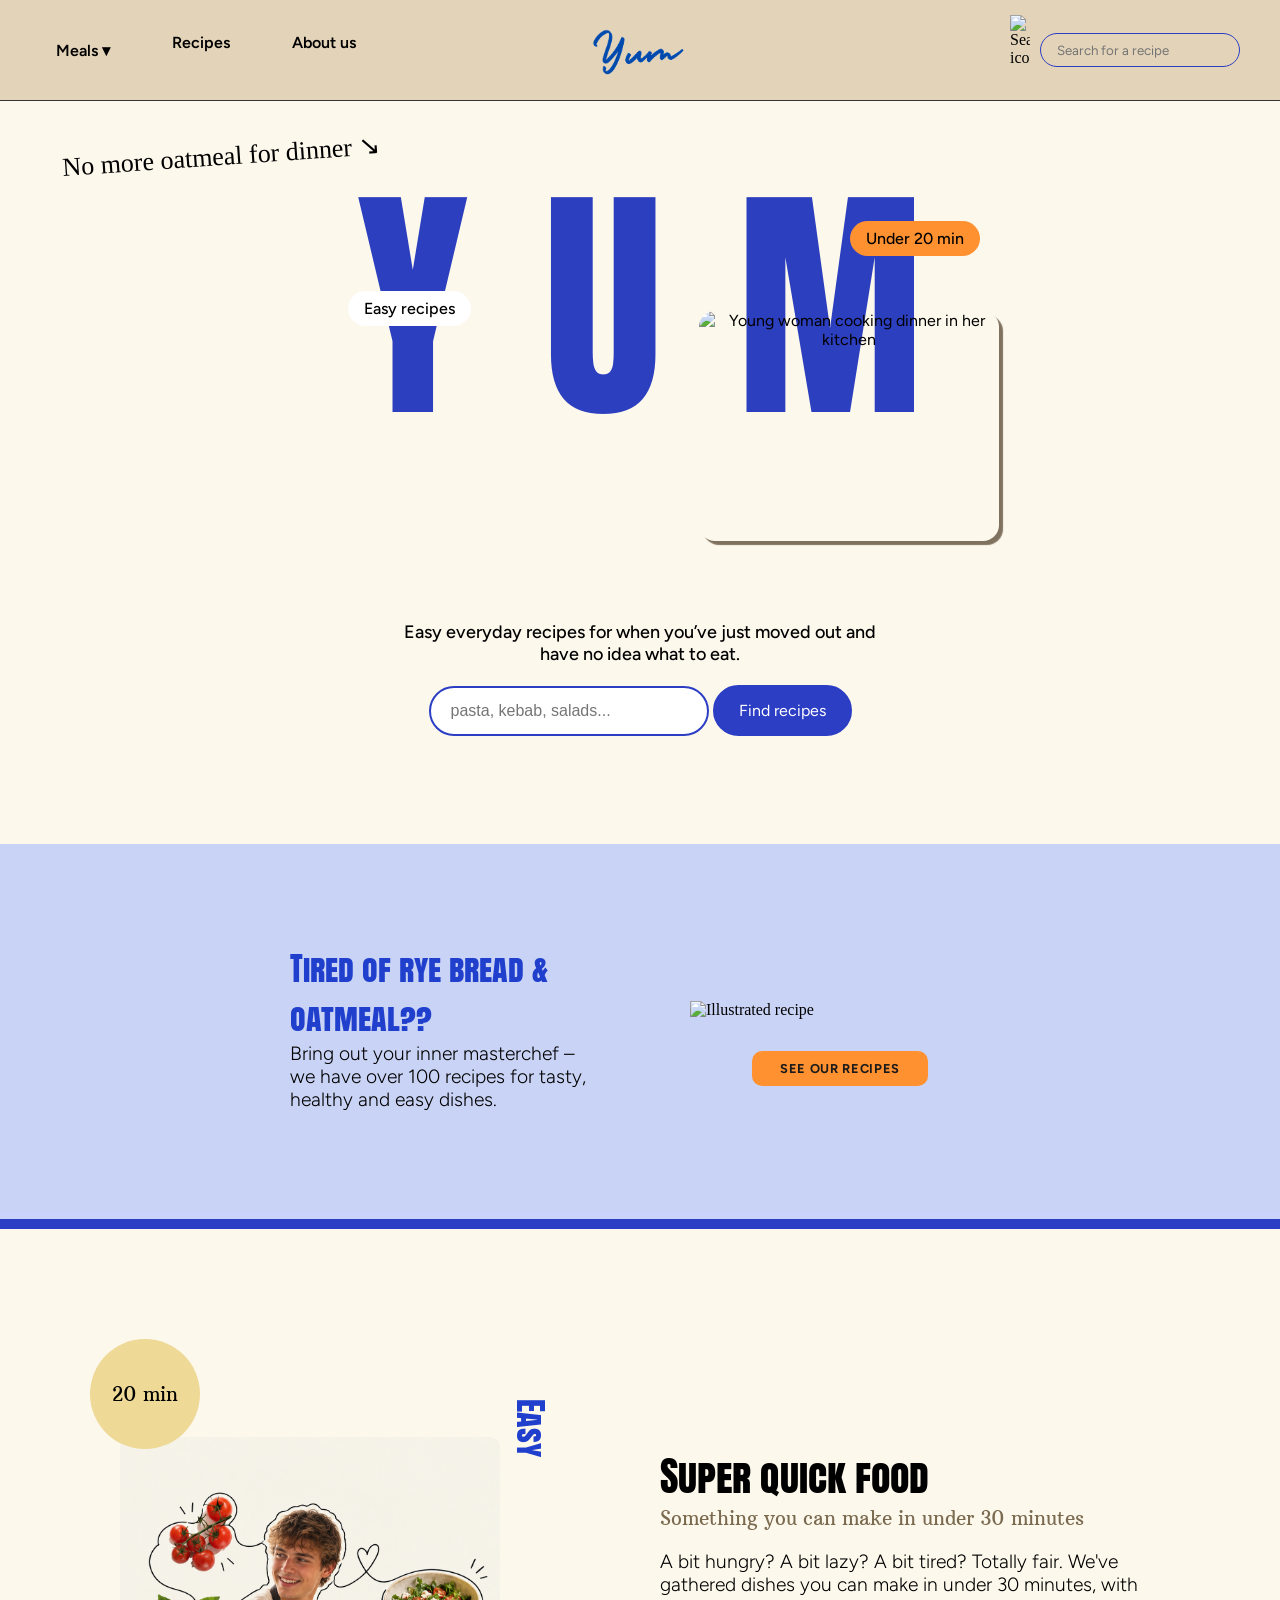
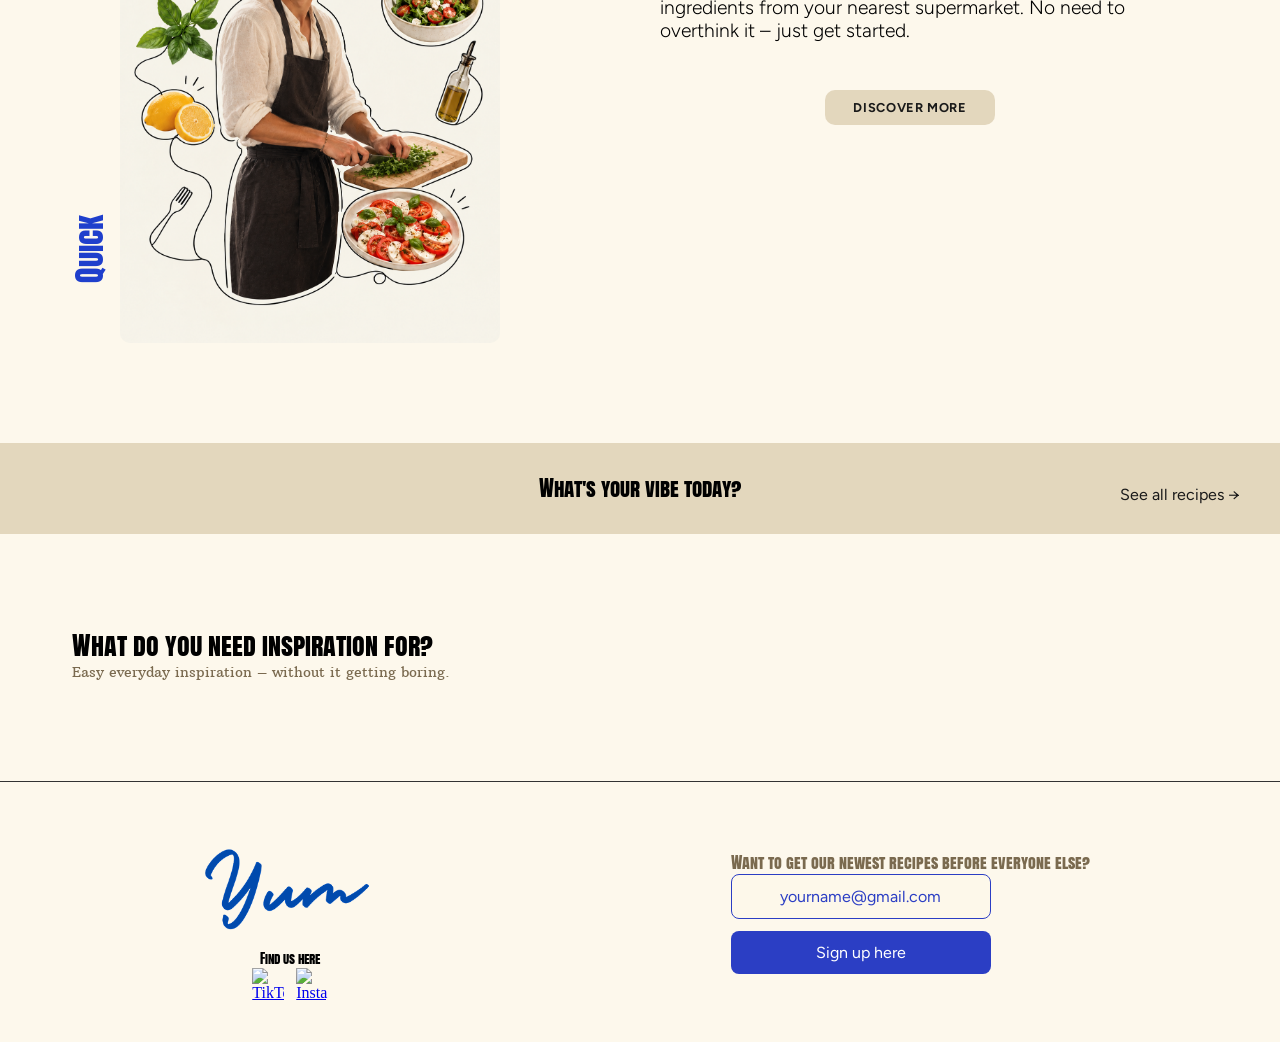
==== index.html @ 4fd31bec "Update z-index for menu and adjust transition properties; change link to listview in hero note" ====
<!DOCTYPE html>
<html lang="en">

<head>
    <meta charset="UTF-8" />
    <meta name="viewport" content="width=device-width, initial-scale=1.0" />
    <title>Home</title>

    <link rel="preconnect" href="https://fonts.googleapis.com" />
    <link rel="preconnect" href="https://fonts.gstatic.com" crossorigin />
    <link
        href="https://fonts.googleapis.com/css2?family=Anton+SC&family=Arbutus+Slab&family=Figtree:wght@300..900&display=swap"
        rel="stylesheet" />

    <link rel="stylesheet" href="css/generel.css">
    <link rel="stylesheet" href="css/index.css">

    <script src="javascript/index.js" defer></script>
    <script src="javascript/header.js" defer></script>
    <script src="javascript/burger.js" defer></script>

</head>

<body>

    <header>
        <nav>
            <ul class="menu">
                <li>
                    <details>
                        <summary>Meals</summary>
                        <!-- <summary>Måltider</summary> -->
                        <ul class="undermenu" id="mealMenu">
                            <!-- <li><a href="/listview?mealType=breakfast">Morgenmad</a></li>
                            <li><a href="/listview?mealType=lunch">Frokost</a></li>
                            <li><a href="/listview?mealType=dinner">Aftensmad</a></li>
                            <li><a href="/listview?mealType=dessert">Dessert</a></li> -->
                        </ul>
                    </details>
                </li>
                <li><a href="listview.html">Recipes</a></li>
                <li><a href="omos.html">About us</a></li>
                <!-- <li><a href="listview.html">Opskrifter</a></li>
                <li><a href="omos.html">Om os</a></li> -->
            </ul>

            <a href="/">
                <img src="img/logo/logo.svg" alt="Blue Yum logo" />
                <!-- <img src="img/logo/logo.svg" alt="blåt yum Logo" /> -->
            </a>

            <!-- Search field -->
            <form class="search" role="search">
                <img src="img/iconer/search-icon (1).svg" alt="Search icon" class="search-ikon" />
                <input type="search" placeholder="Search for a recipe" aria-label="Search for a recipe" />
                <!-- <img src="img/iconer/search-icon (1).svg" alt="søge icon" class="search-ikon" />
                <input type="search" placeholder="Søg efter opskrift" aria-label="Søg efter opskrift" /> -->
            </form>

            <button class="burger">
                <span class="line"></span>
                <span class="line"></span>
                <span class="line"></span>
            </button>
        </nav>
    </header>

    <main>


        <section class="hero">

            <span class="markat markat-venstre">Under 20 min</span>
            <span class="markat markat-hoejre">Easy recipes</span>

            <p class="hero-note">
                <a href="listview.html">No more oatmeal for dinner ↘</a>
            </p>

            <h1>YUM</h1>

            <img class="hero-billede" src="img/herobillede.jpg" alt="Young woman cooking dinner in her kitchen">

            <p class="hero-tekst">
                Easy everyday recipes for when you’ve just moved out and have no idea what to eat.
            </p>

            <form action="recipe.html">
                <input type="text" placeholder="pasta, kebab, salads...">
                <button type="submit">Find recipes</button>
            </form>
        </section>
        <section class="box1">
            <div class="box1-tekst">
                <h2>Tired of rye bread & <br> oatmeal??</h2>
                <p>Bring out your inner masterchef – we have over 100 recipes for tasty, healthy and easy dishes.
                </p>
            </div>

            <div class="box1-billede">
                <img src="img/iconer/opskrifttegning.svg" alt="Illustrated recipe" class="box1-ikon"> <a
                    href="listview.html" class="btn-opdag box1-knap">See our recipes</a>
            </div>
        </section>




        <div class="streg"></div>
        <section class="box2-sektion">
            <div class="box2-tekst">
                <h2>Super quick food</h2>
                <p class="box2-undertitel">Something you can make in under 30 minutes</p>
                <p>A bit hungry? A bit lazy? A bit tired? Totally fair. We've gathered dishes you can make in under
                    30
                    minutes, with ingredients from your nearest supermarket. No need to overthink it – just get
                    started.</p>
                <a href="listview.html" class="btn-opdag box2-knap">Discover more</a>
            </div>

            <div class="box2">
                <img src="img/Ung kok med friske råvarer.png" alt="Girl cooking" class="box2-foto">
                <p class="box2-tid">20 min</p>
                <p class="box2-ord nemt">Easy</p>
                <p class="box2-ord hurtigt">Quick</p>
            </div>
        </section>

        <section class="vibe">
            <h2>What's your vibe today?</h2>

            <div class="vibe-tags">
                <!-- <a href="/listview" class="btn-tag">Asian</a>
        <a href="/listview" class="btn-tag">Italian</a>
        <a href="/listview" class="btn-tag">Vegetarian</a>
        <a href="/listview" class="btn-tag">Vegan</a>
        <a href="/listview?mealType=breakfast" class="btn-tag">Breakfast</a>
        <a href="/listview?mealType=lunch" class="btn-tag">Lunch</a>
        <a href="/listview?mealType=dinner" class="btn-tag">Dinner</a>
        <a href="/listview?mealType=dessert" class="btn-tag">Dessert</a> -->
            </div>

            <a href="listview.html" class="vibe-link">See all recipes →</a>
        </section>



        <section class="inspiration">
            <h2>What do you need inspiration for?</h2>
            <p class="inspiration-tekst">Easy everyday inspiration – without it getting boring.</p>

            <div class="kort-liste">
                <!-- <a href="/listview?mealType=breakfast" class="kort">
            <p class="badge">Easy</p>
            <img src="https://placehold.co/400x300" alt="Breakfast" class="kort-billede">
            <h3 class="kort-titel">Breakfast</h3>
        </a>

        <a href="/listview?mealType=lunch" class="kort">
            <img src="https://placehold.co/400x300" alt="Lunch" class="kort-billede">
            <h3 class="kort-titel">Lunch</h3>
        </a>

        <a href="/listview?mealType=dinner" class="kort">
            <p class="badge">Popular</p>
            <img src="https://placehold.co/400x300" alt="Dinner" class="kort-billede">
            <h3 class="kort-titel">Dinner</h3>
        </a>

        <a href="/listview?mealType=dessert" class="kort">
            <img src="https://placehold.co/400x300" alt="Dessert" class="kort-billede">
            <h3 class="kort-titel">Dessert</h3>
        </a>

        <a href="/listview?mealType=snack" class="kort">
            <img src="https://placehold.co/400x300" alt="Snacks" class="kort-billede">
            <h3 class="kort-titel">Snacks</h3>
        </a> -->
            </div>
        </section>
    </main>

    <footer>
        <div class="footer-venstre">
            <img src="img/logo/logo.svg" alt="Yum logo" class="footer-logo">
            <p class="footer-find">Find us here</p>
            <div class="footer-ikoner">
                <a href="#"><img src="img/iconer/tiktok.png" alt="TikTok"></a>
                <a href="#"><img src="img/iconer/instagram.png" alt="Instagram"></a>
            </div>
        </div>

        <div class="footer-hoejre">
            <h2>Want to get our newest recipes before everyone else?</h2>
            <input type="email" class="footer-button1" placeholder="yourname@gmail.com">
            <button class="footer-button2">Sign up here</button>
        </div>
    </footer>

</body>

</html>
---- css/generel.css ----
* {
  margin: 0;
  padding: 0;
  box-sizing: border-box;
}

img {
  display: block;
  max-width: 100%;
} /* ==========================================
   FARVER OG SKRIFTSTØRRELSER
========================================== */

/* MOBIL */
:root {
  /* FARVER */
  --header-color: #e3d3b8;
  --bagground-color: #fdf8ec;
  --footer-color: #f7f5ef;

  --h1-color: #000000;
  --h2-color-1: #1f3fcc;
  --h2-color-2: #000000;
  --h3-color: #67625b;
  --brødtekst-color: #000000;
  --banner-lysfarve: #e3d3b8;
  --lyseblå-streg: #d1daff;
  --gul-cirkel: #eed997;

  /* KNAP FARVEE */
  --knap-blaa: #2b3ec4;
  --knap-blaa-hover: #0f2585;
  --knap-beige: #e3d7bd;
  --knap-beige-hover: #d4c49f;
  --knap-creme: #fdf8ea;
  --knap-hvid: #ffffff;
  --knap-graa: #8a8a8a;
  --knap-tekst: #1a1a1a;

  /* SKRIFTSTØRRELSER */
  --h1-size: 2rem;
  --h2-size: 1.5rem;
  --h3-size: 1.2rem;
  --p-size: 1rem;
}

/* DESKTOP */
@media (min-width: 700px) {
  :root {
    --h1-size: 3.5rem;
    --h2-size: 2rem;
    --h3-size: 1.5rem;
    --p-size: 1.2rem;
  }
}

/* ==========================================
   MAIN
========================================== */
main {
  padding-inline: 2rem;
}

body {
  background-color: var(--bagground-color);
  margin: 0;
  padding: 0;
}

/* ==========================================
   FONTE
========================================== */
h1 {
  font-family: "Anton SC", sans-serif;
  font-weight: 400;
  font-size: var(--h1-size);
  color: var(--h1-color);
}

h2 {
  font-family: "Anton SC", sans-serif;
  font-weight: 200;
  font-size: var(--h2-size);
  color: var(--h2-color-1);
}

h2:nth-of-type(2) {
  color: var(--h2-color-2);
}

.speciel_h2 {
  font-family: "Anton SC", sans-serif;
  font-weight: 200;
  font-size: var(--h2-size);
  color: var(--h2-color-2);
}
h3 {
  font-family: "Arbutus Slab", serif;
  font-weight: 400;
  font-size: var(--h3-size);
  color: var(--h3-color);
}

p {
  font-family: "Figtree", sans-serif;
  font-weight: 200;
  font-size: var(--p-size);
}

/* ==========================================
   KNAPPER
========================================== */

/* Fælles for alle knapper */
button {
  font-family: inherit;
  cursor: pointer;
  transition:
    background-color 0.2s,
    color 0.2s,
    border-color 0.2s;
}

/* Tags: Asiatisk, Morgenmad, Vegansk osv. */
.btn-tag {
  background-color: var(--knap-hvid);
  color: var(--knap-tekst);
  border: 1px solid var(--knap-blaa);
  border-radius: 999px;
  padding: 4px 16px;
  font-family: "Figtree", sans-serif;
  font-weight: 700;
  font-size: 0.8rem;
}

.btn-tag:hover {
  background-color: #f87f14;
  color: var(--knap-hvid);
}

/* Det valgte tag, fx i filtrene på listview */
.btn-tag.active {
  background-color: var(--knap-blaa);
  color: var(--knap-hvid);
}

/* Opdag mere */
.btn-opdag {
  background-color: var(--knap-beige);
  color: var(--knap-tekst);
  border: none;
  border-radius: 10px;
  padding: 10px 28px;
  font-family: "Figtree", sans-serif;
  font-weight: 700;
  font-size: 0.8rem;
  text-transform: uppercase;
  letter-spacing: 0.05em;
  display: inline-block;
  text-decoration: none;
}

.btn-opdag:hover {
  background-color: var(--knap-beige-hover);
}

/* Filterknapperne */
.btn-filter {
  background-color: var(--knap-hvid);
  color: var(--knap-tekst);
  border: 1px solid var(--knap-graa);
  border-radius: 8px;
  padding: 6px 12px;
  font-family: "Arbutus Slab", serif;
  font-size: 0.9rem;
}

.btn-filter:hover {
  border-color: var(--knap-tekst);
}

/* Den valgte filterknap */
.btn-filter.active {
  background-color: var(--knap-blaa);
  color: var(--knap-hvid);
  border-color: var(--knap-blaa);
}

/* Email-felt */
.footer-button1 {
  display: block;
  width: 90%;
  margin: 0 auto 12px;
  padding: 12px;
  box-sizing: border-box;
  background-color: var(--knap-creme);
  color: var(--knap-blaa);
  border: 1px solid var(--knap-blaa);
  border-radius: 8px;
  font-family: "Figtree", sans-serif;
  font-size: 1rem;
  text-align: center;
}

.footer-button1::placeholder {
  color: var(--knap-blaa);
}

/* Tilmeld-knap */
.footer-button2 {
  display: block;
  width: 90%;
  margin: 0 auto;
  padding: 12px;
  box-sizing: border-box;
  background-color: var(--knap-blaa);
  color: var(--knap-hvid);
  border: none;
  border-radius: 8px;
  font-family: "Figtree", sans-serif;
  font-size: 1rem;
}

.footer-button2:hover {
  background-color: var(--knap-blaa-hover);
}

/* ==========================================
   HEADER OG NAV
========================================== */

header {
  position: relative;
  background-color: var(--header-color);
  padding: 10px 20px;
  border-bottom: 1px solid #333;
}

nav {
  display: flex;
  align-items: center;
  justify-content: space-between;
}

nav img {
  height: 50px;
}

@media (min-width: 800px) {
  header {
    padding: 15px 40px;
  }

  nav img {
    height: 70px;
  }

  /* Menu og søg fylder lige meget, så logoet står i midten */
  .menu,
  .search {
    flex: 1;
  }
}
/* ==========================================
   SØGEFELT
========================================== */

.search {
  display: flex;
  align-items: center;
  justify-content: flex-end;
  gap: 10px;
  margin: 0 10px;
}

.search-ikon {
  width: 20px;
}

.search input {
  width: 100%;
  box-sizing: border-box;
  border-radius: 20px;
  border: 1px solid var(--knap-blaa);
  background-color: transparent;
  padding: 8px 16px;
  font-family: "Figtree", sans-serif;
}

@media (min-width: 800px) {
  .search {
    margin: 0;
  }

  .search input {
    width: 200px;
  }
}
/* ==========================================
   MENU
========================================== */

/* MOBIL */
/* Menuen er skjult, indtil man klikker på burgeren */
.menu {
  display: none;
  list-style: none;
  padding: 0;
  margin: 0;
}

.menu li {
  margin-bottom: 15px;
}

.menu a,
.menu summary {
  font-family: "Figtree", sans-serif;
  font-size: 1.3rem;
  color: var(--brødtekst-color);
  text-decoration: none;
  cursor: pointer;
}

.menu a:hover,
.menu summary:hover {
  color: var(--h2-color-1);
}

/* DESKTOP */
@media (min-width: 800px) {
  /* Menuen vises på en række */
  .menu {
    display: flex;
    gap: 30px;
  }

  .menu li {
    margin-bottom: 0;
  }
  .menu a,
  .menu summary {
    font-size: 1rem;
    font-weight: 600;

    padding: 8px 16px;
    border-radius: 6px;
  }

  /* Beige baggrund ved hover og når Måltider er åben */
  .menu a:hover,
  .menu summary:hover,
  details[open] summary {
    background-color: var(--knap-beige);
  }
}

/* ==========================================
   MÅLTIDER (fold ud)
========================================== */

/* MOBIL */
/* Fjerner den sorte standard-pil */
.menu summary {
  list-style: none;
}

.menu summary::-webkit-details-marker {
  display: none;
}

/* Vores egen pil efter "Måltider" */
.menu summary::after {
  content: " ▾";
}

/* Pilen vender, når den er foldet ud */
details[open] summary::after {
  content: " ▴";
}

/* Listen med morgenmad, frokost osv. */
.undermenu {
  list-style: none;
  margin-top: 10px;
  padding-left: 15px;
  border-left: 2px solid var(--h2-color-1);
}

.undermenu li {
  margin-bottom: 8px;
}

.undermenu a {
  font-size: 1.1rem;
}

/* DESKTOP */
@media (min-width: 800px) {
  /* Så undermenuen placeres ud fra "Måltider" */
  .menu > li {
    position: relative;
  }

  /* Undermenuen som en lille boks der foldes ud ved måltider */
  .undermenu {
    position: absolute;
    top: 100%;
    left: 0;
    min-width: 160px;
    padding: 15px 20px;
    background-color: var(--header-color);
    border-left: none;
    border-radius: 10px;
    box-shadow: 0 6px 20px rgba(0, 0, 0, 0.12);
    z-index: 100;
  }

  /* Så undermenuens punkter ikke fader sammen */
  .undermenu li {
    margin-bottom: 8px;
  }
}

/* ==========================================
   BURGER
========================================== */

/* MOBIL */
.burger {
  width: 40px;
  background: none;
  border: none;
  padding: 0;
  cursor: pointer;
}

/* Knappen må ikke skifte farve ved hover */
.burger:hover {
  background: none;
}

/* De tre streger */
.line {
  display: block;
  height: 3px;
  margin: 6px 0;
  background-color: var(--brødtekst-color);
  transition:
    transform 0.2s,
    opacity 0.2s;
}

/* Når menuen er åben, bliver stregerne til et kryds */
.burger.active .line:nth-child(1) {
  transform: translateY(9px) rotate(45deg);
}

.burger.active .line:nth-child(2) {
  opacity: 0;
}

.burger.active .line:nth-child(3) {
  transform: translateY(-9px) rotate(-45deg);
}

/* Når man klikker på burgeren, vises menuen i højre side under headeren */
nav.active .menu {
  display: block;
  position: absolute;
  top: 100%;
  right: 0;
  width: 250px;
  background-color: var(--header-color);
  padding: 20px;
  box-sizing: border-box;
  border-radius: 0 0 0 10px;
  box-shadow: 0 10px 20px rgba(0, 0, 0, 0.12);
  z-index: 10;
}

/* DESKTOP */
@media (min-width: 800px) {
  /* Burgeren skjules */
  .burger {
    display: none;
  }
}

/* ==========================================
   FOOTER 
========================================== */

footer {
  border-top: 1px solid #333;
  padding: 40px 20px;
  text-align: center;
}

.footer-logo {
  width: 200px;
}

.footer-find {
  font-family: "Anton SC", sans-serif;
  font-size: 0.8rem;
}

.footer-ikoner {
  display: flex;
  justify-content: center;
  gap: 12px;
}

.footer-ikoner img {
  width: 32px;
}

.footer-hoejre {
  margin-top: 40px;
}

.footer-hoejre h2 {
  font-family: "Anton SC", sans-serif;
  font-size: 1rem;
  color: #7a6a4f;
}
@media (min-width: 600px) {
  footer {
    display: flex;
    justify-content: space-around;
    align-items: center;
  }

  .footer-hoejre {
    margin-top: 0;
    text-align: left;
  }

  .footer-button1,
  .footer-button2 {
    width: 260px;
    margin-left: 0;
  }
}
---- css/index.css ----
.hero {
  position: relative;
  background-color: #fdf8ec;
  text-align: center;
  padding: 40px 20px 70px;
  font-family: "Figtree", sans-serif;
}

.hero h1 {
  font-size: 130px;
  font-weight: 400;
  color: #2b3fbf;
  margin: 0;
  letter-spacing: 0.3em;
  padding-left: 0.3em;
  line-height: 1;
}

.hero-billede {
  display: block;
  width: 220px;
  height: 165px;
  object-fit: cover;
  margin: -10px auto 0;
  position: relative;
  border-radius: 16px;
  transform: rotate(-5deg);
  box-shadow: 4px 4px 1px #7f725f;
}

.hero-tekst {
  max-width: 480px;
  margin: 45px auto 30px;
  font-size: 16px;
  font-weight: 500;
}

.hero-note {
  font-family: "Caveat", cursive;
  font-size: 22px;
  color: #000;
  margin: 0 0 10px;
  transform: rotate(-4deg);
}

.hero-note a {
  color: #000;
  text-decoration: none;
}

.hero-note a:hover {
  text-decoration: underline;
}

.markat {
  position: absolute;
  width: fit-content;
  white-space: nowrap;
  padding: 6px 12px;
  border-radius: 30px;
  font-size: 13px;
  font-weight: 500;
}

.markat-venstre {
  top: 250px;
  right: 5px;
  color: #000;
  background-color: #ff9131;
  transform: rotate(10deg);
}

.markat-hoejre {
  display: none;
  background-color: white;
  transform: rotate(-8deg);
}

.hero input {
  width: 100%;
  box-sizing: border-box;
  margin-bottom: 14px;
  padding: 14px 20px;
  border: 2px solid var(--knap-blaa);
  border-radius: 30px;
  font-size: 16px;
}

.hero button {
  width: 100%;
  padding: 14px 24px;
  border: 2px solid var(--knap-blaa);
  border-radius: 30px;
  background-color: var(--knap-blaa);
  color: white;
  font-size: 16px;
  cursor: pointer;
}

@media (min-width: 800px) {
  .hero {
    padding: 80px 20px 60px;
  }

  .hero h1 {
    font-size: 250px;
  }

  .hero-billede {
    width: 300px;
    height: 230px;
    margin-top: -120px;
    margin-left: 55%;
    transform: none;
    margin-bottom: 5rem;
  }

  .hero-tekst {
    font-size: 18px;
    margin: 30px auto 20px;
  }

  .hero-note {
    position: absolute;
    top: 40px;
    left: 30px;
    font-size: 26px;
    margin: 0;
  }

  .markat {
    padding: 8px 16px;
    font-size: 16px;
  }

  .markat-venstre {
    top: 120px;
    right: 22%;
    transform: none;
  }

  .markat-hoejre {
    display: block;
    top: 190px;
    left: 26%;
    transform: none;
  }
  .hero input {
    width: 280px;
    margin-bottom: 0;
  }

  .hero button {
    width: auto;
  }
}

.box1 {
  background-color: #c9d3f5;
  margin-inline: -2rem;
  padding: 40px 2rem;
}

.box1 h2 {
  margin-top: 0;
}

.box1-ikon {
  display: block;
  width: 200px;
  margin-top: 20px;
  margin-bottom: 40px;
  margin-inline: auto;
}

.streg {
  border: none;
  border-top: 8px solid #cad3fc;
  border-bottom: 10px solid var(--knap-blaa);
  margin-block: 60px;
  margin-inline: -2rem;
  margin-top: 0;
}

.box1-knap {
  display: block;
  width: fit-content;
  margin-left: auto;
  margin-right: auto;
  background-color: #ff9131;
}

.box1-knap:hover {
  background-color: #f87f14;
}

@media (min-width: 800px) {
  /* Tekst og billede ved siden af hinanden */
  .box1 {
    display: flex;
    align-items: center;
    justify-content: center;
    gap: 100px;
    padding: 100px 100px;
    margin-top: 3rem;
  }

  .box1 h2 {
    margin-top: 0;
  }

  .box1-tekst p {
    max-width: 300px;
  }

  .box1-ikon {
    width: 300px;
    margin: 0;
    margin-block: 2rem;
  }
}
/* Boksen alt bliver placeret ud fra */
.box2 {
  position: relative;
  width: 220px;
  margin: 80px auto;
}

/* Billedet */
.box2-foto {
  margin-top: 3rem;
  display: block;
  width: 100%;
  border-radius: 10px;
}

.box2-knap {
  display: block;
  width: fit-content;
  margin-left: auto;
  margin-right: auto;
  margin-top: 3rem;
  margin-bottom: 10rem;
}

/* Den gule cirkel */
.box2-tid {
  position: absolute;
  top: -50px;
  left: -30px;
  width: 110px;
  height: 110px;
  border-radius: 50%;
  background-color: var(--gul-cirkel);
  display: flex;
  align-items: center;
  justify-content: center;
  margin: 0;
  font-family: "Arbutus Slab", serif;
  font-size: 1.2rem;
}

.box2-tekst h2 {
  color: #000;
}

.box2-undertitel {
  font-family: "Arbutus Slab", serif;
  color: #7a6a4f;
  margin-top: 0;
  margin-bottom: 20px;
}

.box2-ord {
  position: absolute;
  margin: 0;
  font-family: "Anton SC", sans-serif;
  font-size: 2rem;
  color: var(--h2-color-1);
  writing-mode: vertical-rl;
}

.nemt {
  top: 10px;
  right: -55px;
}

.hurtigt {
  bottom: 60px;
  left: -55px;
  transform: rotate(180deg);
}

@media (min-width: 800px) {
  .box2-sektion {
    display: flex;
    flex-direction: row-reverse;
    align-items: center;
    justify-content: center;
    gap: 160px;
    padding: 100px 40px;
  }

  .box2-tekst {
    max-width: 500px;
  }

  .box2-tekst h2 {
    font-size: 2.5rem;
  }

  .box2-tekst p {
    font-size: 1.2rem;
  }

  .box2 {
    margin: 0;
    width: 380px;
  }
}

.vibe {
  background-color: var(--knap-beige);
  padding: 30px 20px;
  text-align: center;
  margin-left: -2rem;
  margin-right: -2rem;
  margin-bottom: 2rem;
}

.vibe h2 {
  font-family: "Anton SC", sans-serif;
  font-size: 1.3rem;
  margin-top: 0;
  color: var(--h2-color-2);
}

/* Tags ved siden af hinanden, og de hopper ned på en ny linje, når der ikke er plads */
.vibe-tags {
  display: flex;
  flex-wrap: wrap;
  justify-content: center;
  gap: 8px;
  max-width: 420px;
  margin: 0 auto;
}

.vibe-tags a {
  text-decoration: none;
}

.vibe-link {
  display: inline-block;
  margin-top: 20px;
  font-family: "Figtree", sans-serif;
  color: var(--knap-tekst);
  text-decoration: none;
}

.vibe-link:hover {
  text-decoration: underline;
}

.inspiration {
  padding: 40px 20px;
}

.inspiration h2 {
  font-family: "Anton SC", sans-serif;
  font-size: 1.6rem;
  margin: 0;
  color: var(--h2-color-2);
}

.inspiration-tekst {
  font-family: "Arbutus Slab", serif;
  font-size: 0.85rem;
  color: #7a6a4f;
  margin-bottom: 40px;
}

/* På mobil står kortene under hinanden */
.kort-liste {
  display: flex;
  flex-direction: column;
  gap: 40px;
}

/* Hvert kort er et link */
.kort {
  position: relative;
  color: var(--knap-tekst);
  text-decoration: none;
}

.kort-billede {
  display: block;
  width: 100%;
  height: auto;
  object-fit: cover;
  border-radius: 8px;
  margin-top: 3rem;
}

/* Titlen med streg under */
.kort-titel {
  font-family: "Anton SC", sans-serif;
  font-size: 0.9rem;
  margin: 20px 0 0;
  padding-bottom: 5px;
  border-bottom: 2px solid var(--knap-tekst);
}

/* Den gule cirkel (Nem, Populær) */
.badge {
  position: absolute;
  top: -10px;
  left: -10px;
  width: 80px;
  height: 80px;
  border-radius: 50%;
  background-color: #e3d79f;
  display: flex;
  align-items: center;
  justify-content: center;
  margin: 0;
  font-family: "Arbutus Slab", serif;
}

@media (min-width: 800px) {
  /* "Se alle opskrifter" ude i højre side */
  .vibe {
    position: relative;
  }

  .vibe-link {
    position: absolute;
    right: 40px;
    bottom: 30px;
    margin: 0;
  }

  .inspiration {
    padding: 60px 40px;
  }

  /* Kortene ved siden af hinanden */
  .kort-liste {
    flex-direction: row;
    flex-wrap: wrap;
  }

  .kort {
    flex: 1 1 28%;
  }

  .kort-billede {
    height: 400px;
  }
}
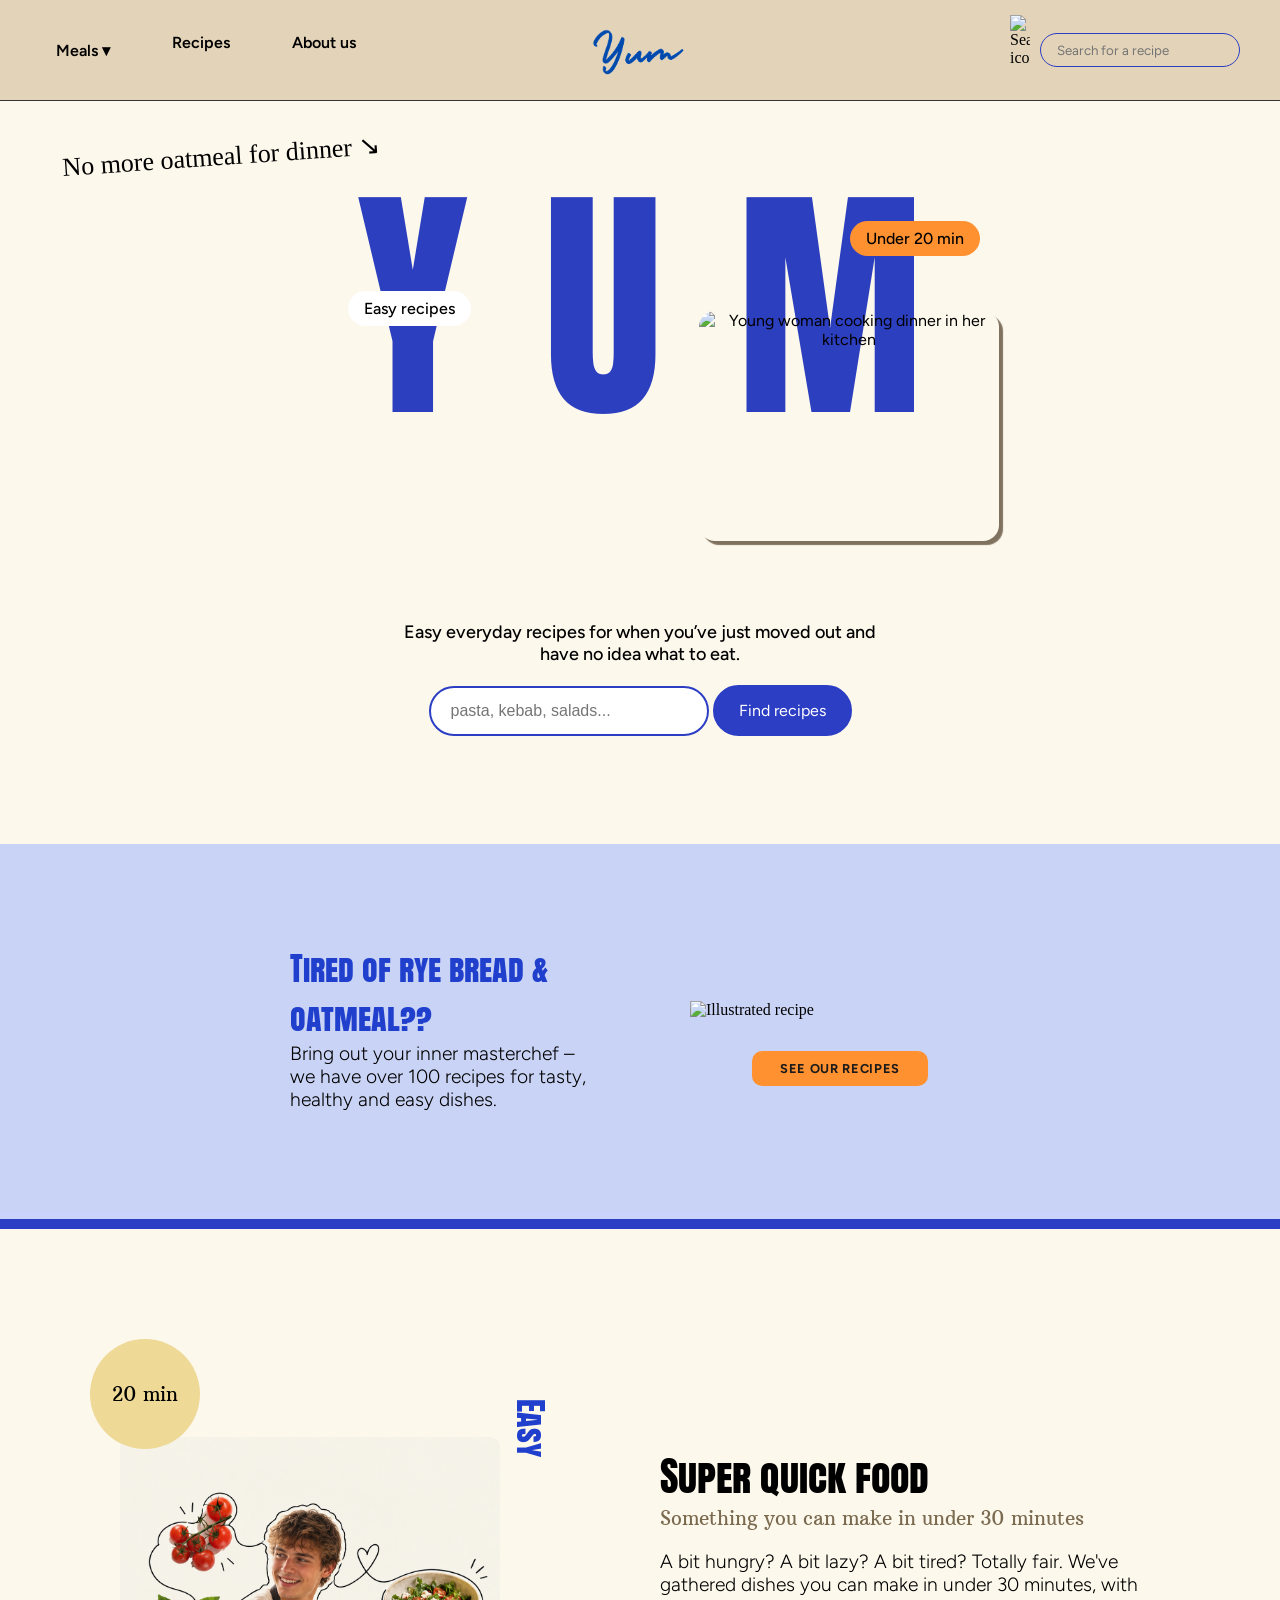
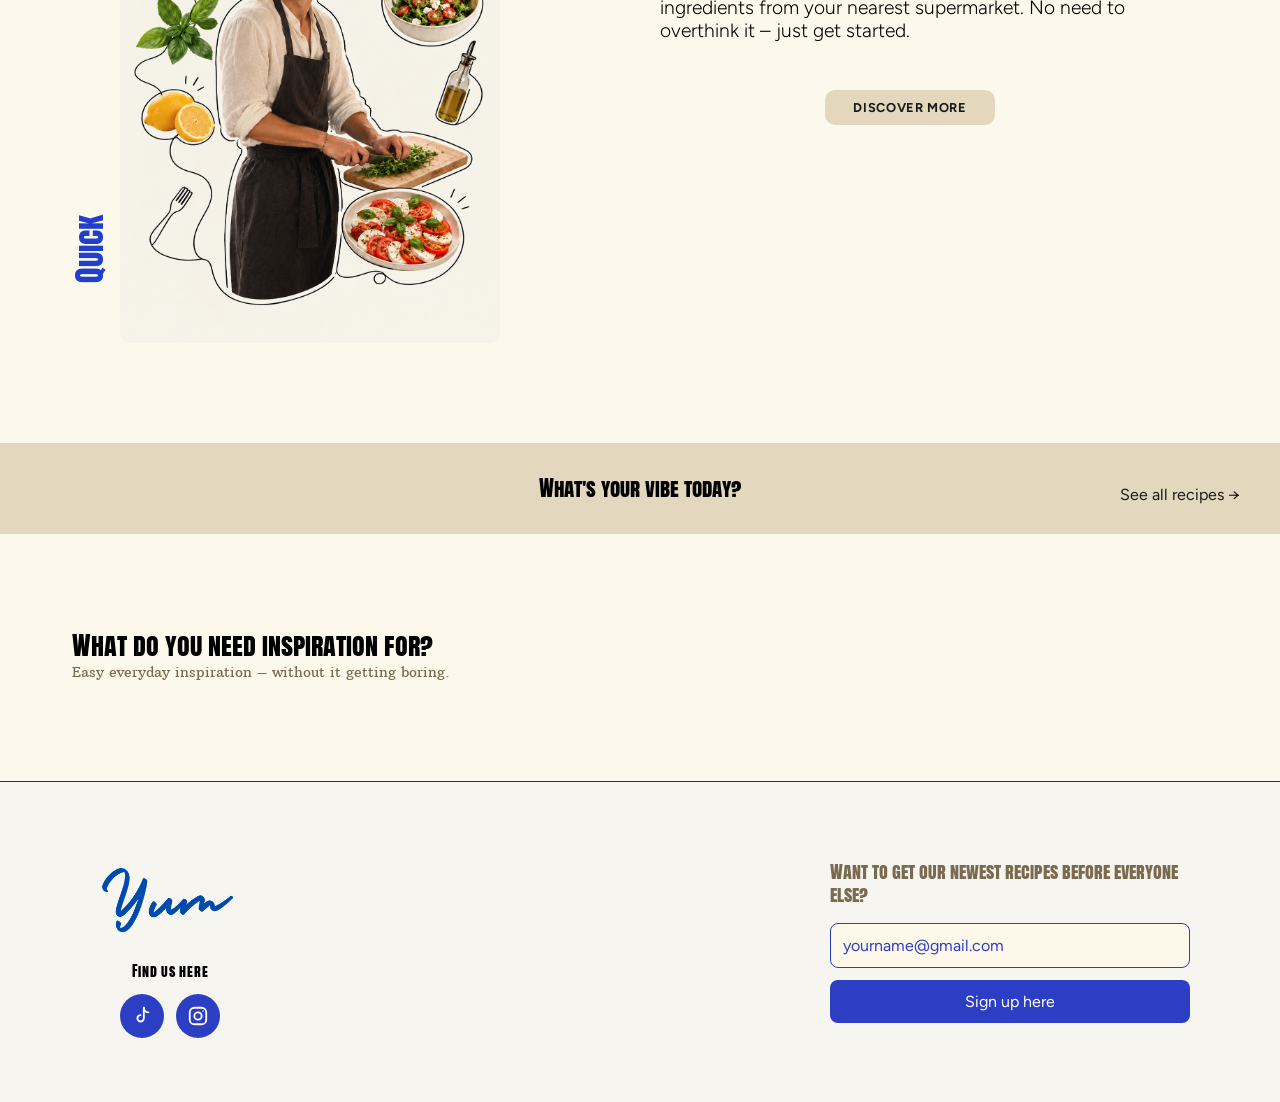
==== commit a8fdb9ba: "Refactor footer layout and update icons; change language attributes and improve text for consistency" ====
--- a/index.html
+++ b/index.html
@@ -50,9 +50,10 @@
             </a>
 
             <!-- Search field -->
-            <form class="search" role="search">
+            <!-- action + name = søgningen sendes til listview.html?search=... -->
+            <form class="search" role="search" action="listview.html">
                 <img src="img/iconer/search-icon (1).svg" alt="Search icon" class="search-ikon" />
-                <input type="search" placeholder="Search for a recipe" aria-label="Search for a recipe" />
+                <input type="search" name="search" placeholder="Search for a recipe" aria-label="Search for a recipe" />
                 <!-- <img src="img/iconer/search-icon (1).svg" alt="søge icon" class="search-ikon" />
                 <input type="search" placeholder="Søg efter opskrift" aria-label="Søg efter opskrift" /> -->
             </form>
@@ -185,8 +186,8 @@
             <img src="img/logo/logo.svg" alt="Yum logo" class="footer-logo">
             <p class="footer-find">Find us here</p>
             <div class="footer-ikoner">
-                <a href="#"><img src="img/iconer/tiktok.png" alt="TikTok"></a>
-                <a href="#"><img src="img/iconer/instagram.png" alt="Instagram"></a>
+                <a href="#" aria-label="TikTok"><img src="img/iconer/tiktok.svg" alt=""></a>
+                <a href="#" aria-label="Instagram"><img src="img/iconer/instagram.svg" alt=""></a>
             </div>
         </div>
 
--- a/css/generel.css
+++ b/css/generel.css
@@ -488,58 +488,100 @@
 }
 
 /* ==========================================
-   FOOTER 
+   FOOTER
+   Mobil: alt står centreret under hinanden.
+   Fra 800px: logo til venstre og nyhedsbrev til højre.
 ========================================== */
 
 footer {
+  background-color: var(--footer-color);
   border-top: 1px solid #333;
-  padding: 40px 20px;
+  padding: 48px 24px;
   text-align: center;
 }
 
+/* Venstre del: logo, "Find us here" og ikoner */
+.footer-venstre {
+  display: flex;
+  flex-direction: column; /* under hinanden */
+  align-items: center; /* centreret */
+  gap: 12px;
+}
+
 .footer-logo {
-  width: 200px;
+  width: 160px;
 }
 
 .footer-find {
   font-family: "Anton SC", sans-serif;
-  font-size: 0.8rem;
-}
-
+  font-size: 0.9rem;
+  letter-spacing: 0.05em;
+  margin: 0;
+}
+
+/* Ikonerne ligger ved siden af hinanden */
 .footer-ikoner {
   display: flex;
   justify-content: center;
   gap: 12px;
 }
 
+/* Hvert ikon er en rund, blå knap */
+.footer-ikoner a {
+  display: flex;
+  align-items: center;
+  justify-content: center;
+  width: 44px;
+  height: 44px;
+  border-radius: 50%; /* 50% = cirkel */
+  background-color: var(--knap-blaa);
+}
+
+.footer-ikoner a:hover {
+  background-color: var(--knap-blaa-hover);
+}
+
+/* Selve tegningen inde i cirklen (hvid, se img/iconer/*.svg) */
 .footer-ikoner img {
-  width: 32px;
-}
-
+  width: 22px;
+  height: 22px;
+}
+
+/* Højre del: nyhedsbrevet */
 .footer-hoejre {
-  margin-top: 40px;
+  max-width: 360px;
+  margin: 40px auto 0;
 }
 
 .footer-hoejre h2 {
   font-family: "Anton SC", sans-serif;
-  font-size: 1rem;
+  font-size: 1.1rem;
+  line-height: 1.3;
   color: #7a6a4f;
-}
-@media (min-width: 600px) {
+  margin: 0 0 16px;
+}
+
+/* Feltet og knappen fylder hele bredden af nyhedsbrevet */
+.footer-hoejre .footer-button1,
+.footer-hoejre .footer-button2 {
+  width: 100%;
+}
+
+/* --- Computer: logo til venstre, nyhedsbrev til højre --- */
+@media (min-width: 800px) {
   footer {
     display: flex;
-    justify-content: space-around;
+    justify-content: space-between; /* skub de to dele ud til hver side */
     align-items: center;
+    padding: 64px max(48px, calc((100% - 1100px) / 2)); /* indholdet bliver max 1100px bredt */
   }
 
   .footer-hoejre {
-    margin-top: 0;
+    margin: 0;
     text-align: left;
   }
 
-  .footer-button1,
-  .footer-button2 {
-    width: 260px;
-    margin-left: 0;
-  }
-}
+  .footer-hoejre .footer-button1 {
+    text-align: left;
+  }
+}
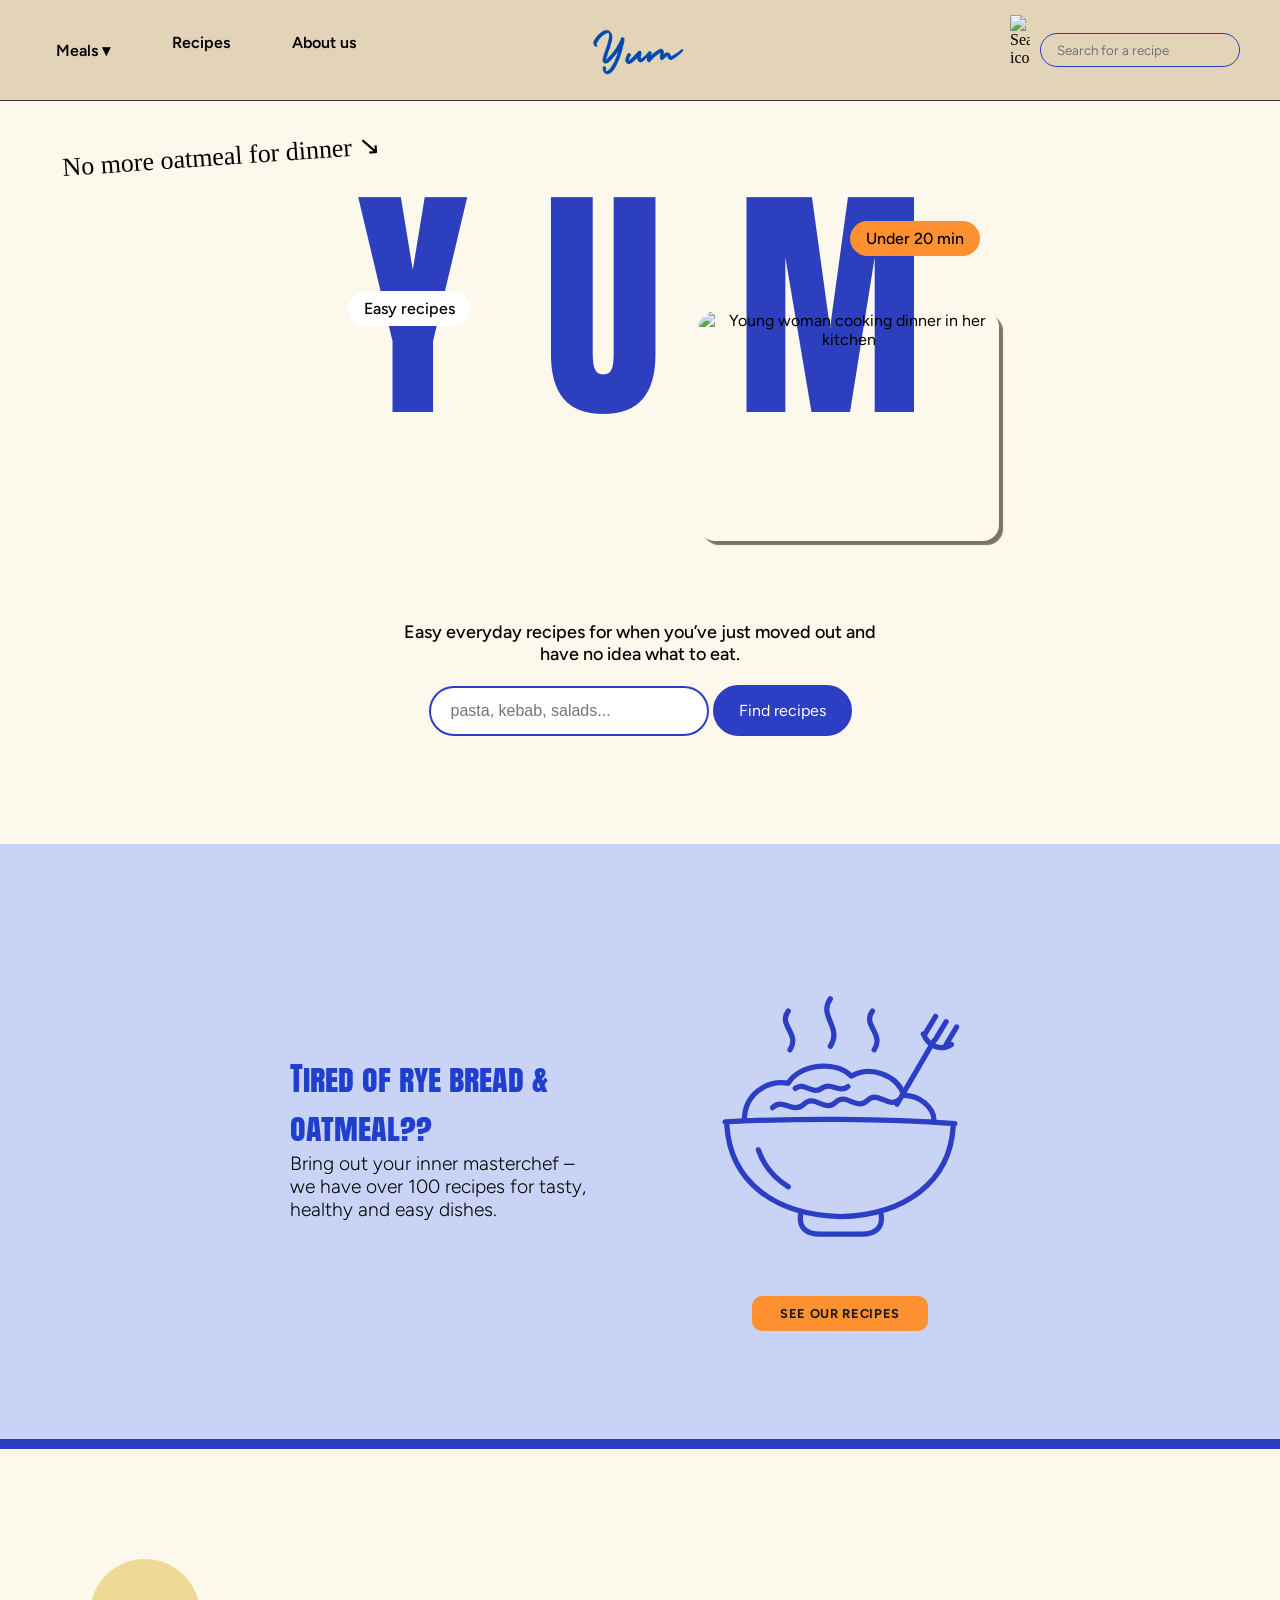
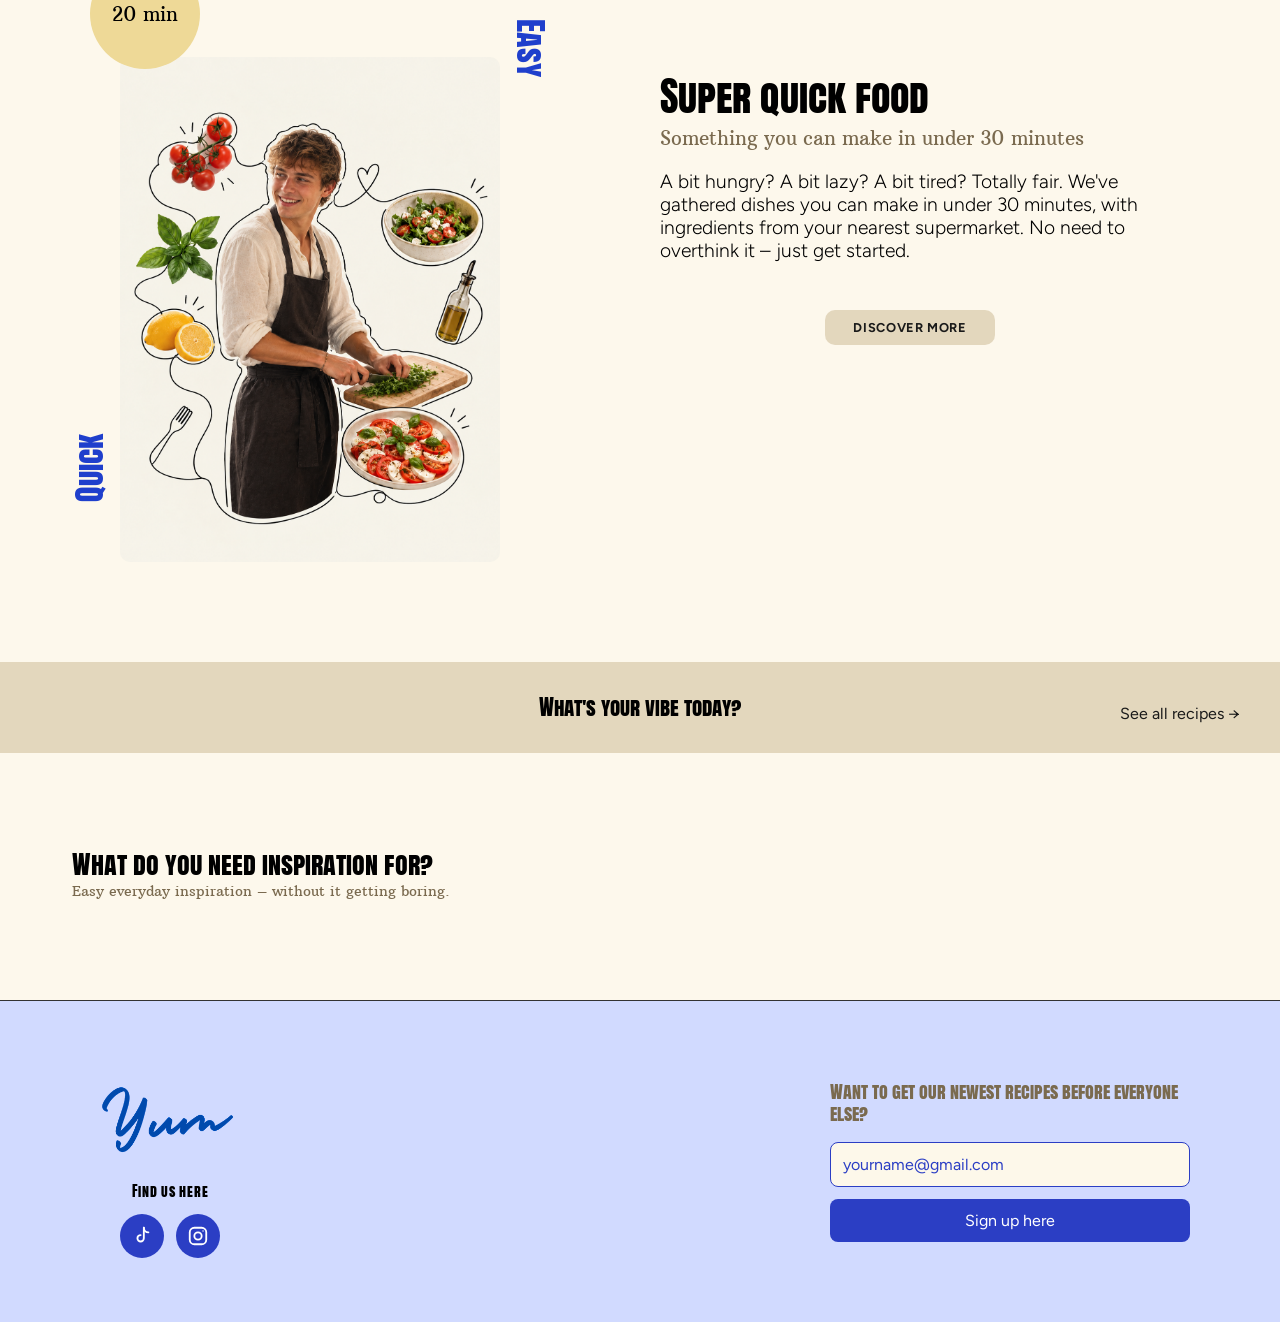
==== commit 6583c190: "Update styles and add new icons for improved UI; adjust button padding and add responsive design ele" ====
--- a/index.html
+++ b/index.html
@@ -99,7 +99,7 @@
             </div>
 
             <div class="box1-billede">
-                <img src="img/iconer/opskrifttegning.svg" alt="Illustrated recipe" class="box1-ikon"> <a
+                <img src="img/iconer/pastaskaal.svg" alt="Illustrated bowl of pasta" class="box1-ikon"> <a
                     href="listview.html" class="btn-opdag box1-knap">See our recipes</a>
             </div>
         </section>
--- a/css/generel.css
+++ b/css/generel.css
@@ -16,7 +16,7 @@
   /* FARVER */
   --header-color: #e3d3b8;
   --bagground-color: #fdf8ec;
-  --footer-color: #f7f5ef;
+  --footer-color: #d1daff;
 
   --h1-color: #000000;
   --h2-color-1: #1f3fcc;
@@ -488,6 +488,38 @@
 }
 
 /* ==========================================
+   TEGNINGER
+   De blå håndtegninger i img/iconer (tom gryde, ønskeliste, kuvert,
+   kokkehue). Samme stil som opskrift-tegningen på forsiden.
+========================================== */
+
+.tegning {
+  display: block;
+  width: 140px;
+  margin: 0 auto 24px; /* centreret med luft under */
+}
+
+/* Lidt større på computer */
+@media (min-width: 800px) {
+  .tegning {
+    width: 180px;
+  }
+}
+
+/* ==========================================
+   OM OS (siden er under udvikling)
+========================================== */
+
+.om-os {
+  text-align: center;
+  padding: 80px 20px 120px;
+}
+
+.om-os p {
+  margin-bottom: 2rem;
+}
+
+/* ==========================================
    FOOTER
    Mobil: alt står centreret under hinanden.
    Fra 800px: logo til venstre og nyhedsbrev til højre.
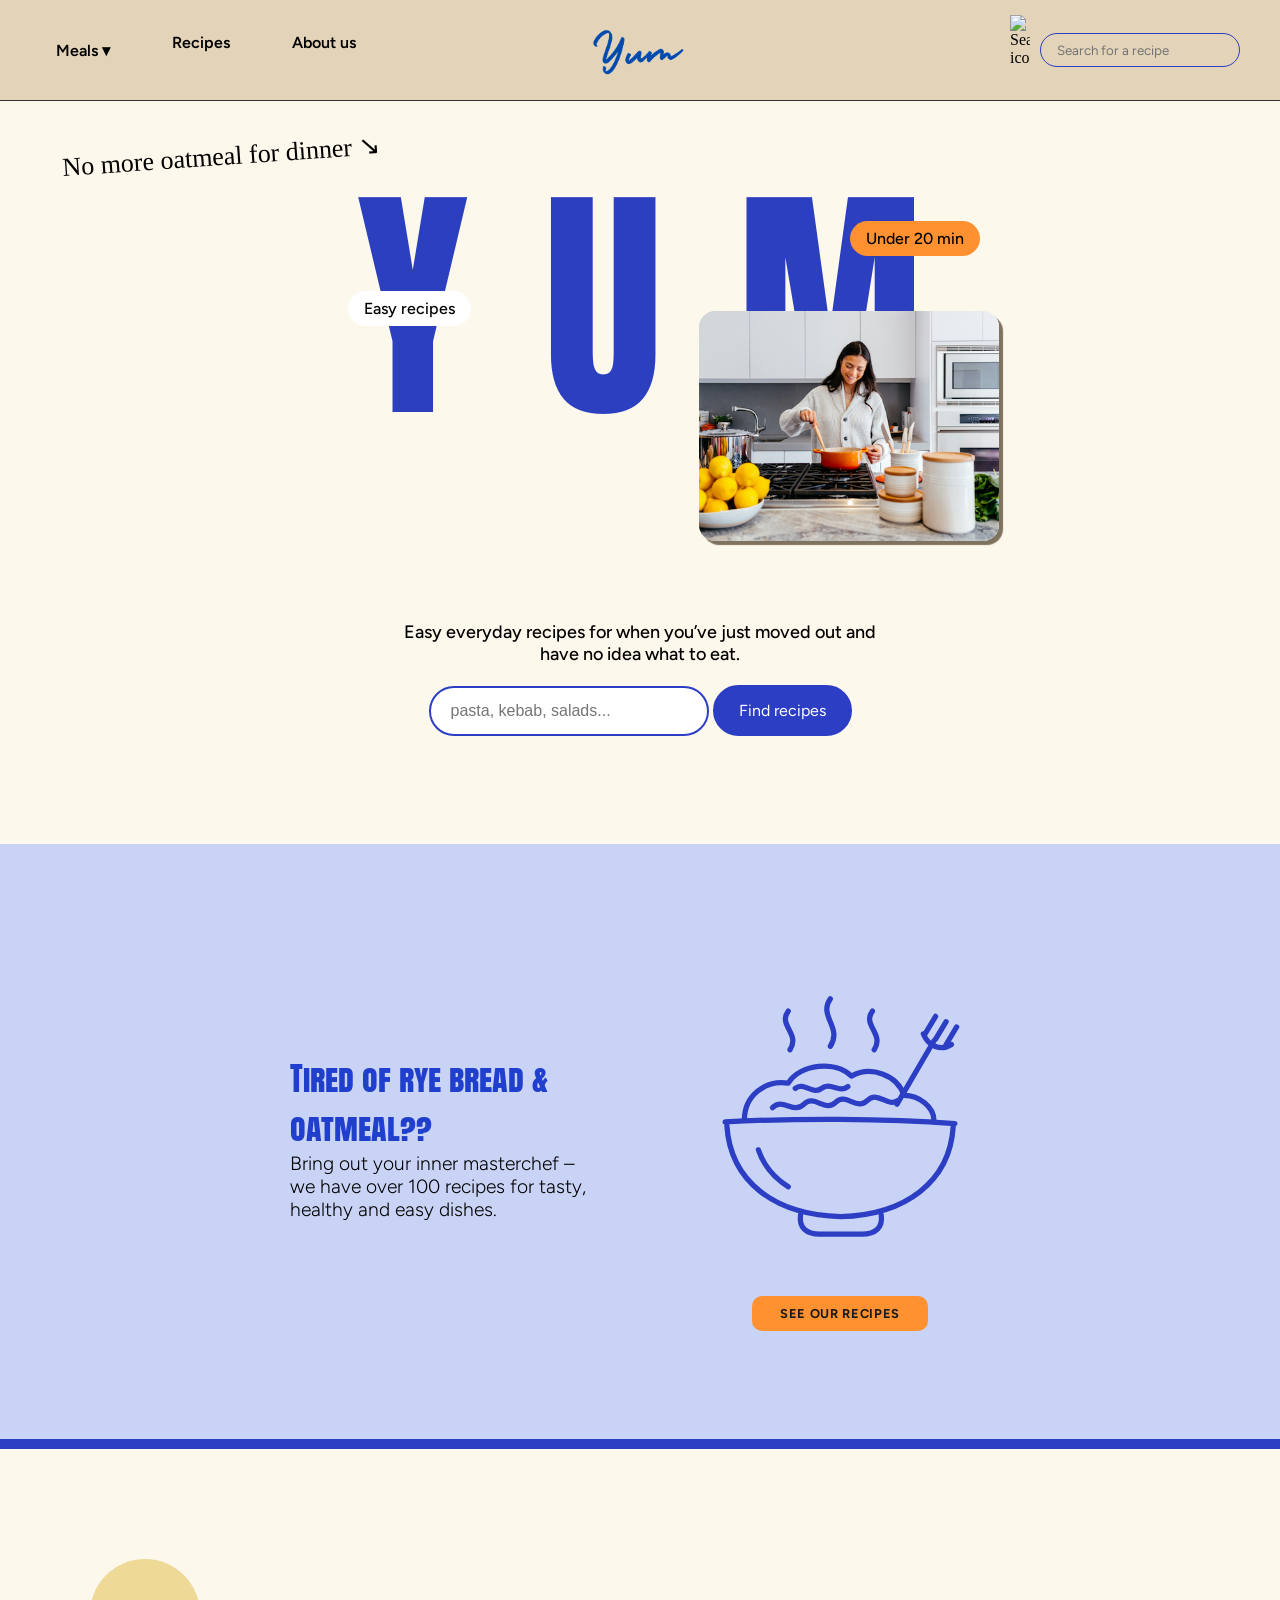
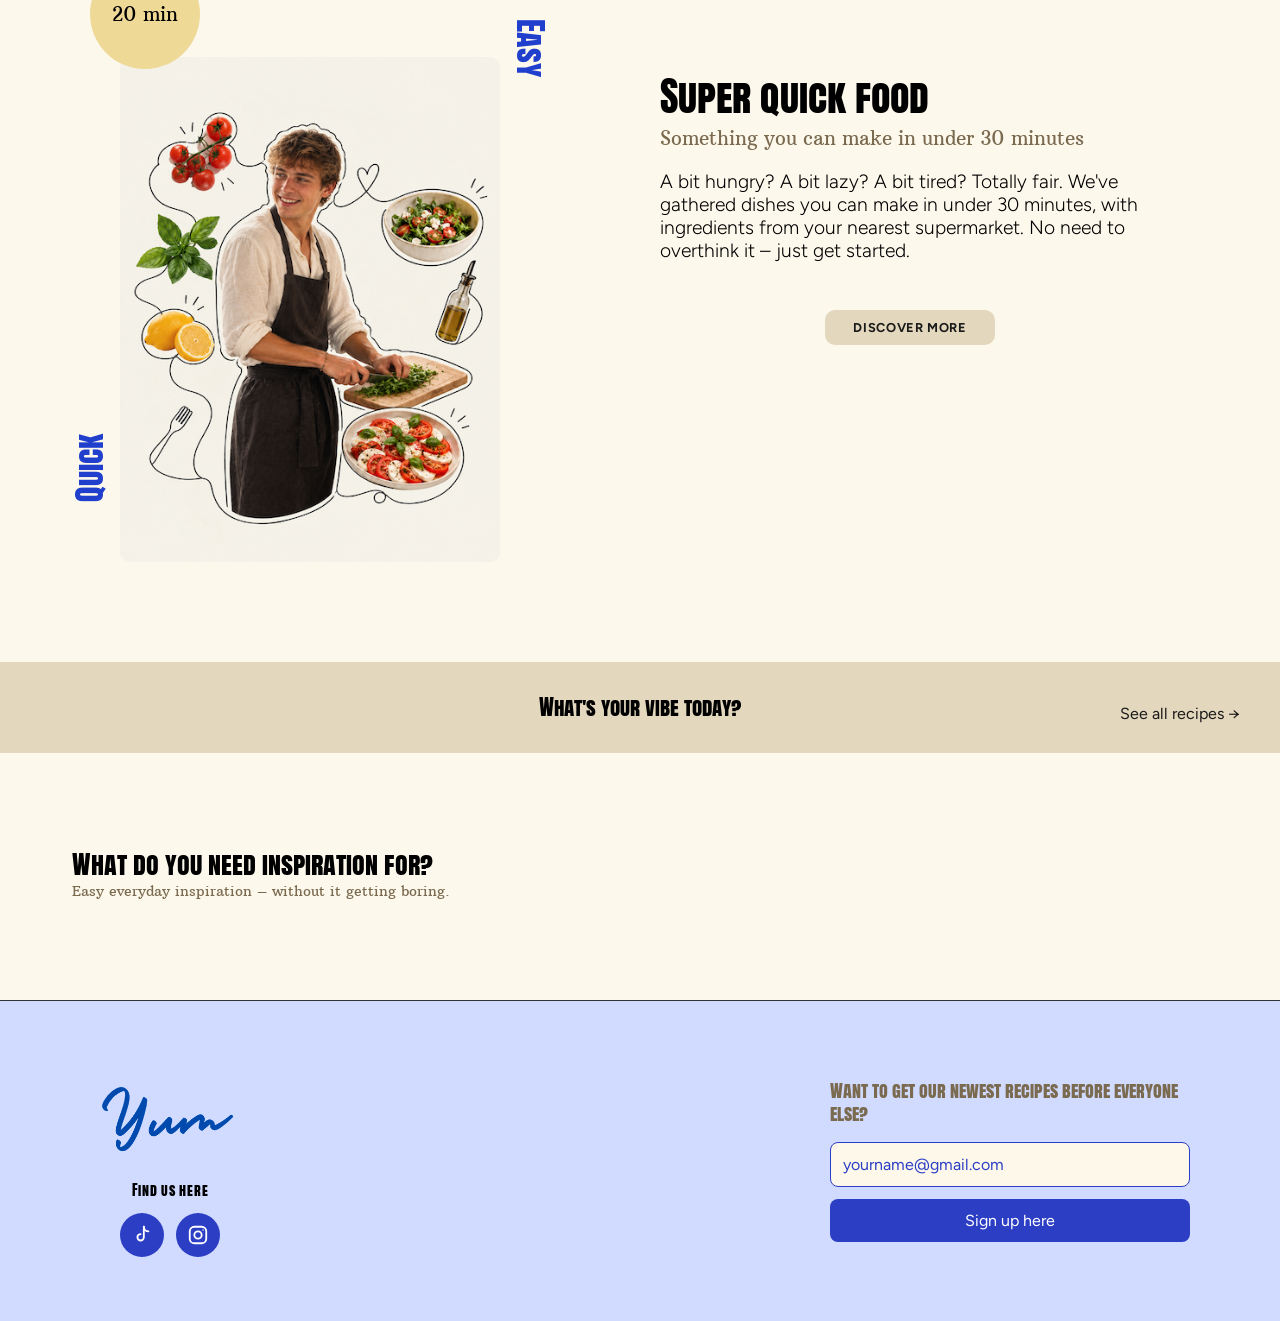
==== commit b8d05398: "Replace JPEG images with WEBP format for improved performance and remove outdated files" ====
--- a/index.html
+++ b/index.html
@@ -4,7 +4,10 @@
 <head>
     <meta charset="UTF-8" />
     <meta name="viewport" content="width=device-width, initial-scale=1.0" />
+
     <title>Home</title>
+
+
 
     <link rel="preconnect" href="https://fonts.googleapis.com" />
     <link rel="preconnect" href="https://fonts.gstatic.com" crossorigin />
@@ -29,33 +32,27 @@
                 <li>
                     <details>
                         <summary>Meals</summary>
-                        <!-- <summary>Måltider</summary> -->
+
                         <ul class="undermenu" id="mealMenu">
-                            <!-- <li><a href="/listview?mealType=breakfast">Morgenmad</a></li>
-                            <li><a href="/listview?mealType=lunch">Frokost</a></li>
-                            <li><a href="/listview?mealType=dinner">Aftensmad</a></li>
-                            <li><a href="/listview?mealType=dessert">Dessert</a></li> -->
+
                         </ul>
                     </details>
                 </li>
                 <li><a href="listview.html">Recipes</a></li>
                 <li><a href="omos.html">About us</a></li>
-                <!-- <li><a href="listview.html">Opskrifter</a></li>
-                <li><a href="omos.html">Om os</a></li> -->
+
             </ul>
 
             <a href="/">
                 <img src="img/logo/logo.svg" alt="Blue Yum logo" />
-                <!-- <img src="img/logo/logo.svg" alt="blåt yum Logo" /> -->
+
             </a>
 
-            <!-- Search field -->
-            <!-- action + name = søgningen sendes til listview.html?search=... -->
+
             <form class="search" role="search" action="listview.html">
                 <img src="img/iconer/search-icon (1).svg" alt="Search icon" class="search-ikon" />
                 <input type="search" name="search" placeholder="Search for a recipe" aria-label="Search for a recipe" />
-                <!-- <img src="img/iconer/search-icon (1).svg" alt="søge icon" class="search-ikon" />
-                <input type="search" placeholder="Søg efter opskrift" aria-label="Søg efter opskrift" /> -->
+
             </form>
 
             <button class="burger">
@@ -80,7 +77,7 @@
 
             <h1>YUM</h1>
 
-            <img class="hero-billede" src="img/herobillede.jpg" alt="Young woman cooking dinner in her kitchen">
+            <img class="hero-billede" src="img/herobillede.webp" alt="Young woman cooking dinner in her kitchen">
 
             <p class="hero-tekst">
                 Easy everyday recipes for when you’ve just moved out and have no idea what to eat.
@@ -120,7 +117,7 @@
             </div>
 
             <div class="box2">
-                <img src="img/Ung kok med friske råvarer.png" alt="Girl cooking" class="box2-foto">
+                <img src="img/Ung kok med friske råvarer.webp" alt="Girl cooking" class="box2-foto">
                 <p class="box2-tid">20 min</p>
                 <p class="box2-ord nemt">Easy</p>
                 <p class="box2-ord hurtigt">Quick</p>
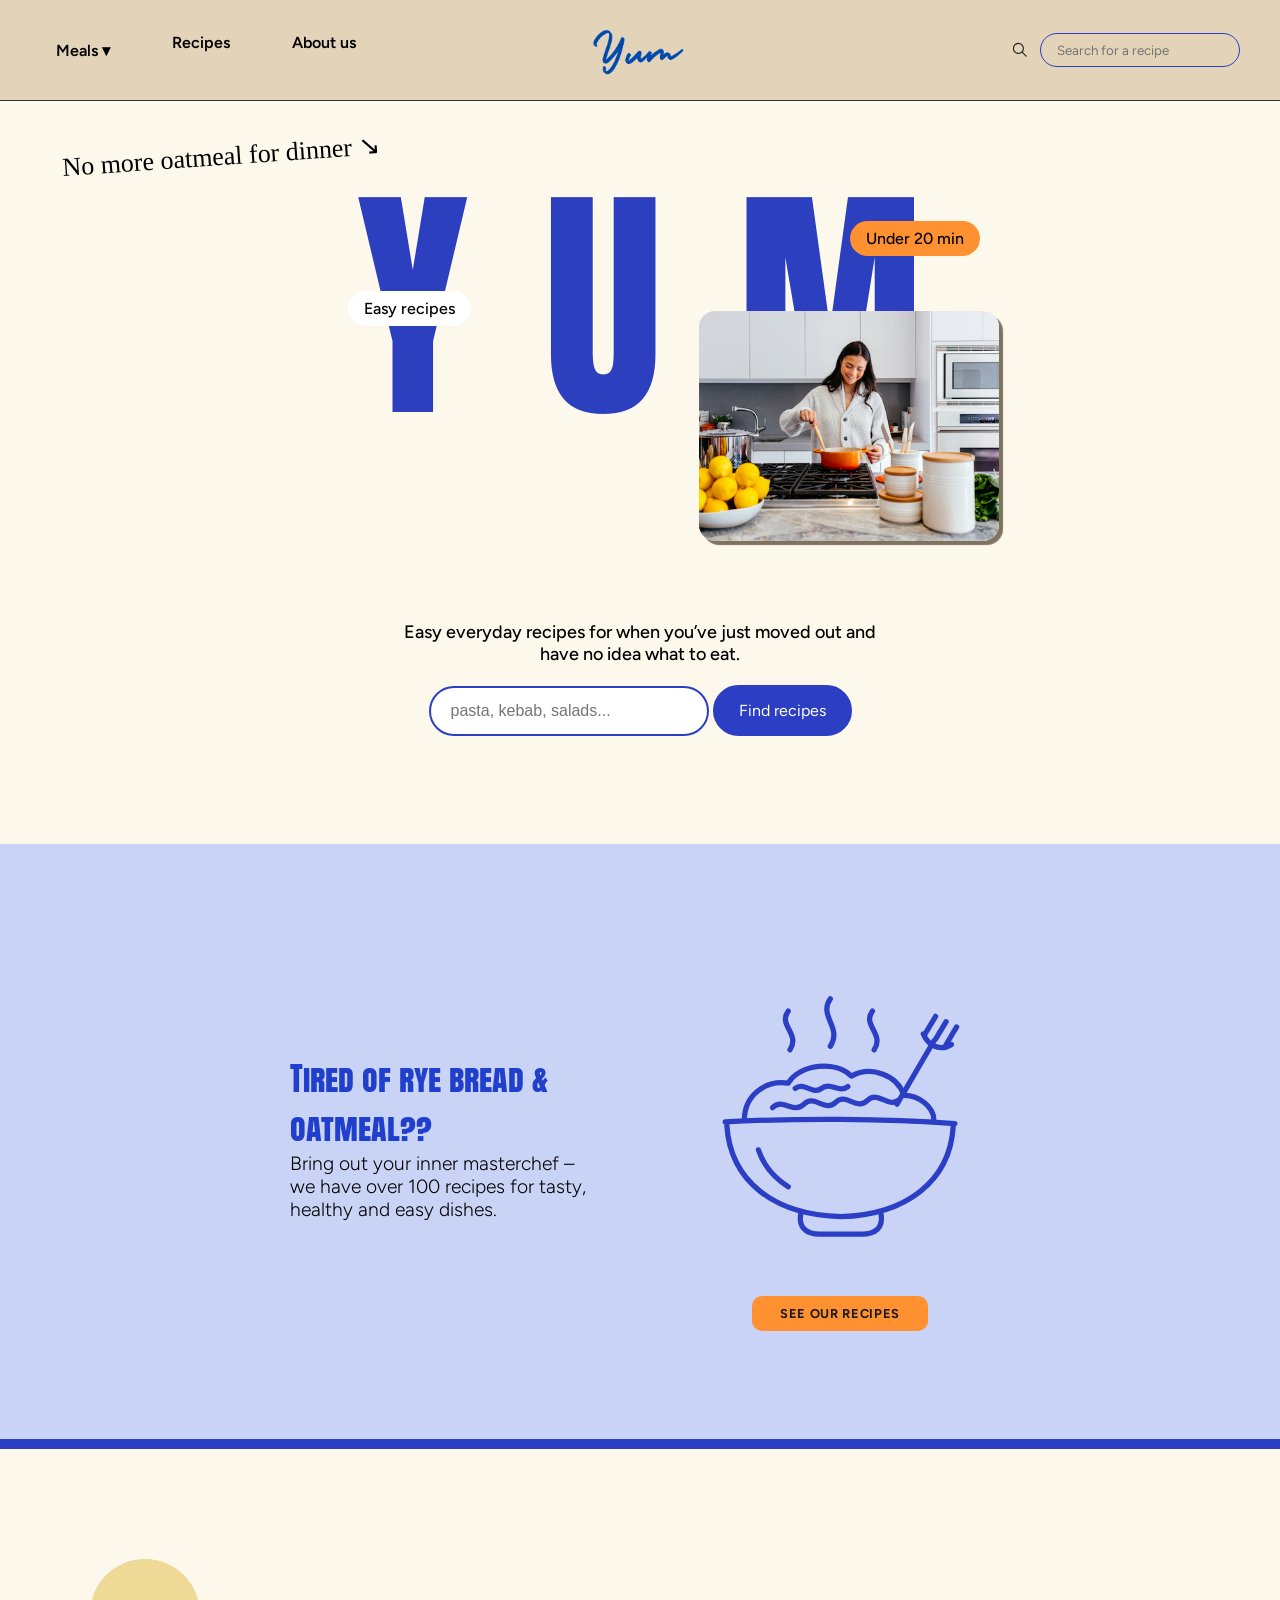
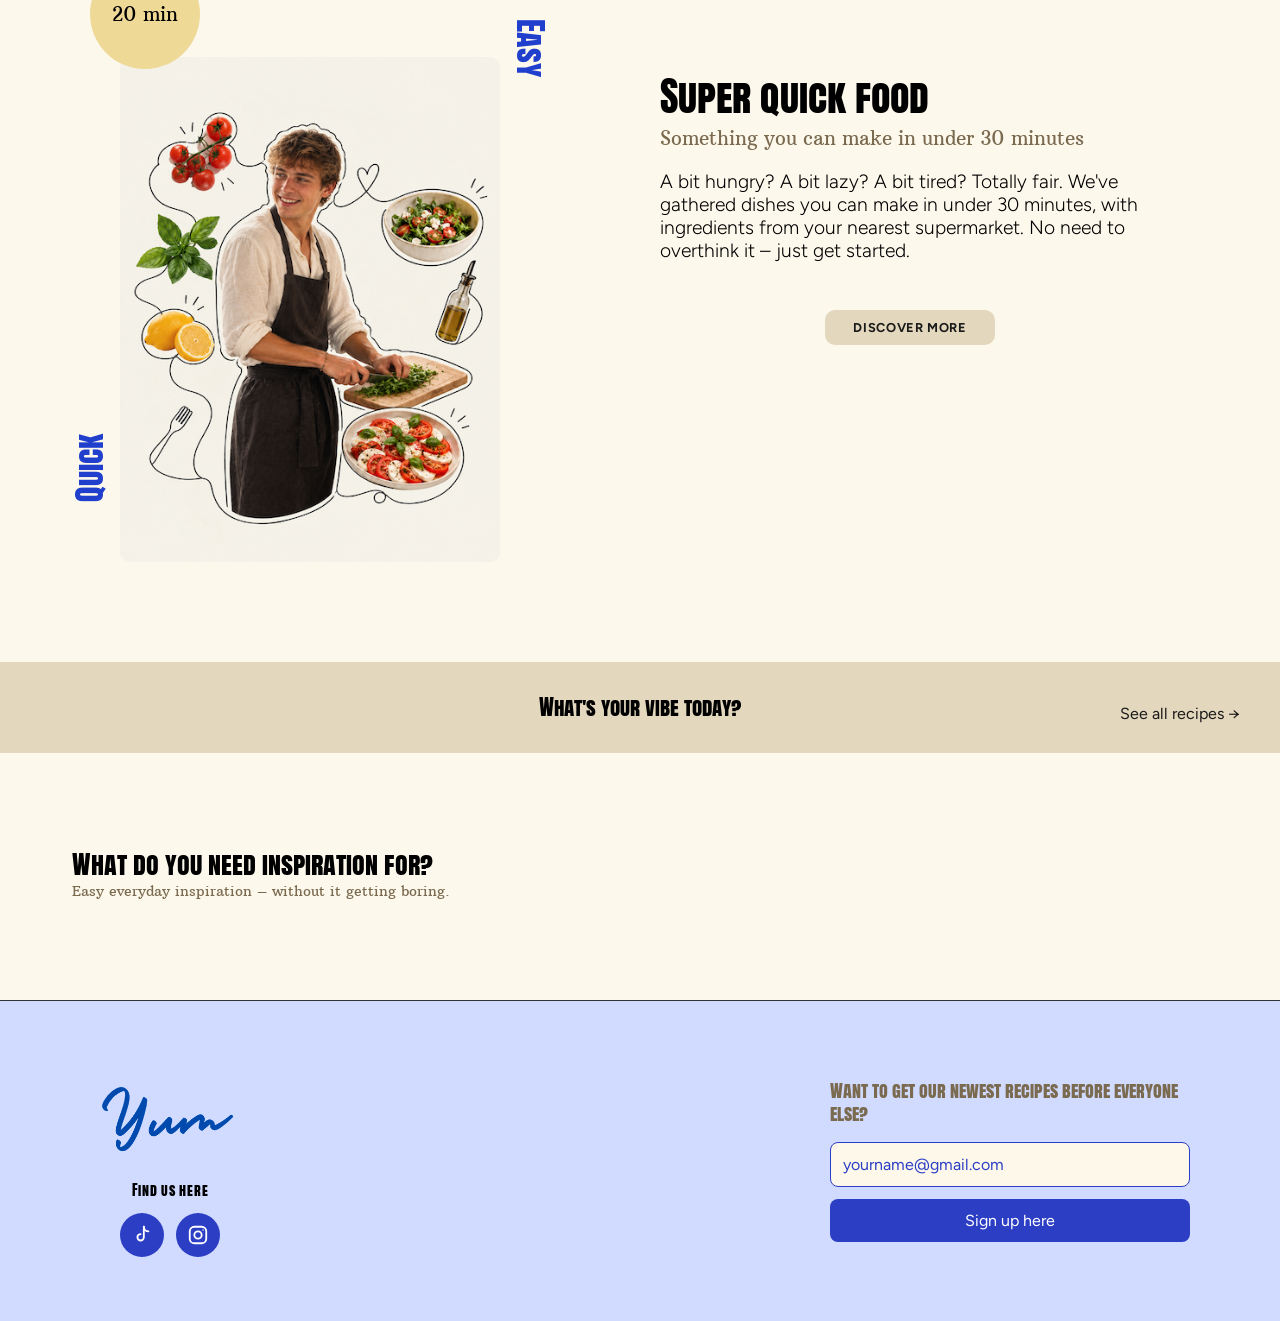
==== commit cbcd850c: "Fix absolutte stier til relative, så sitet virker på GitHub Pages" ====
--- a/index.html
+++ b/index.html
@@ -43,7 +43,7 @@
 
             </ul>
 
-            <a href="/">
+            <a href="index.html">
                 <img src="img/logo/logo.svg" alt="Blue Yum logo" />
 
             </a>
